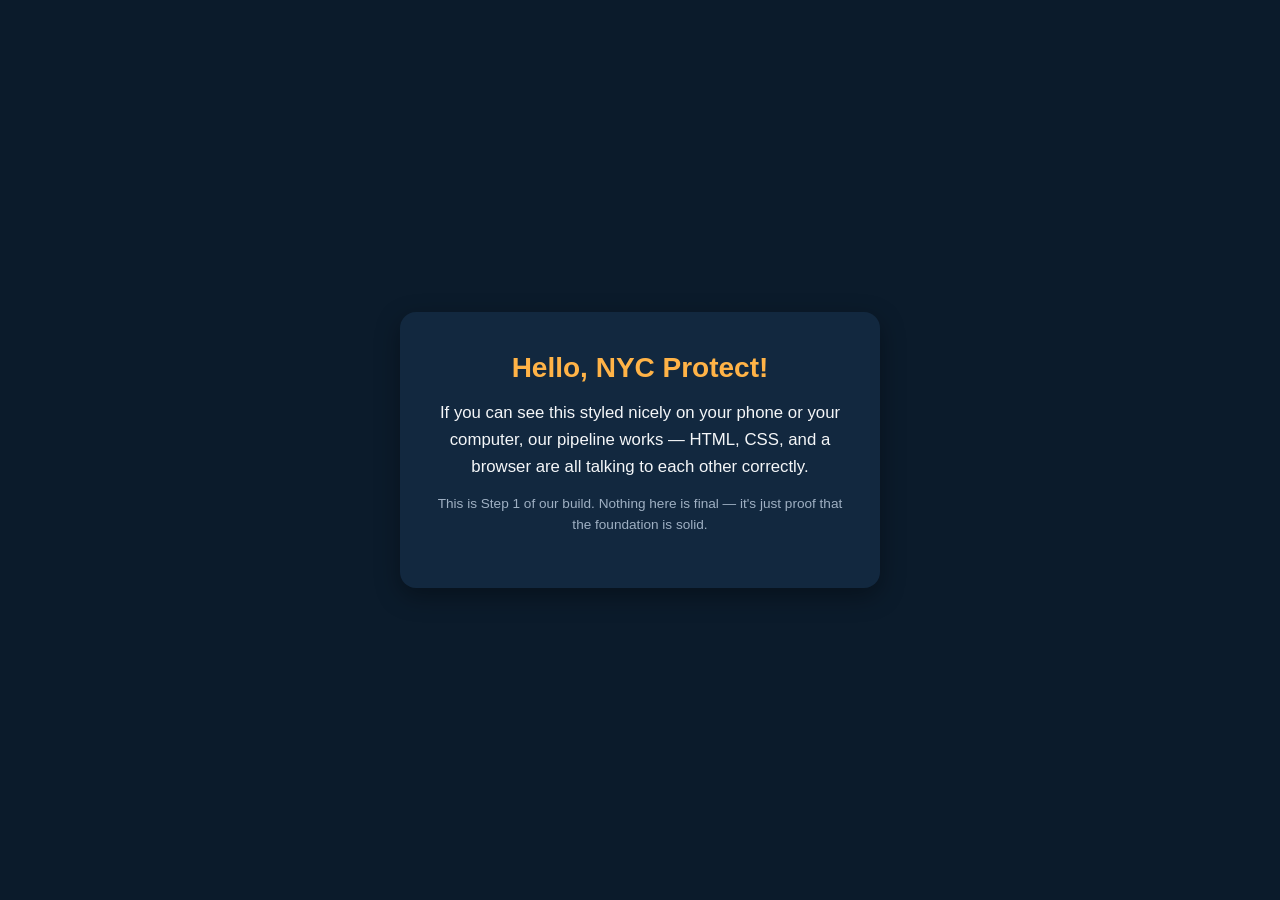
==== index.html @ 7e3dd90d "Add files via upload" ====
<!DOCTYPE html>
<html lang="en">
<head>
  <meta charset="UTF-8">
  <meta name="viewport" content="width=device-width, initial-scale=1.0">
  <title>NYC Protect — Hello World</title>
  <link rel="stylesheet" href="css/styles.css">
</head>
<body>

  <main class="hello-card">
    <h1>Hello, NYC Protect!</h1>
    <p>If you can see this styled nicely on your phone or your computer, our pipeline works — HTML, CSS, and a browser are all talking to each other correctly.</p>
    <p class="small">This is Step 1 of our build. Nothing here is final — it's just proof that the foundation is solid.</p>
  </main>

</body>
</html>
---- css/styles.css ----
/* ===========================================
   NYC Protect — Step 1 starter styles
   This file controls how the page LOOKS.
   =========================================== */

/* Reset a few browser defaults so all browsers start from the same baseline */
* {
  margin: 0;
  padding: 0;
  box-sizing: border-box;
}

body {
  /* System font stack: uses the clean native font already on the
     user's device (fast, accessible, no downloads needed) */
  font-family: -apple-system, BlinkMacSystemFont, "Segoe UI", Roboto, Helvetica, Arial, sans-serif;

  /* A deep navy background — trustworthy, calm, NYC-at-night feeling */
  background-color: #0B1B2B;
  color: #F4F6F8;

  /* Center the card both vertically and horizontally, on any screen size */
  min-height: 100vh;
  display: flex;
  align-items: center;
  justify-content: center;
  padding: 24px; /* breathing room on small phone screens */
}

.hello-card {
  max-width: 480px;
  text-align: center;
  background-color: #12283F;
  border-radius: 16px;
  padding: 40px 28px;
  box-shadow: 0 8px 24px rgba(0, 0, 0, 0.35);
}

h1 {
  font-size: 1.75rem;
  margin-bottom: 16px;
  color: #FFB347; /* warm amber accent, distinct from NYPD blue/gold */
}

p {
  font-size: 1.05rem;
  line-height: 1.6;
  margin-bottom: 12px;
}

.small {
  font-size: 0.85rem;
  color: #9FB0C3;
}
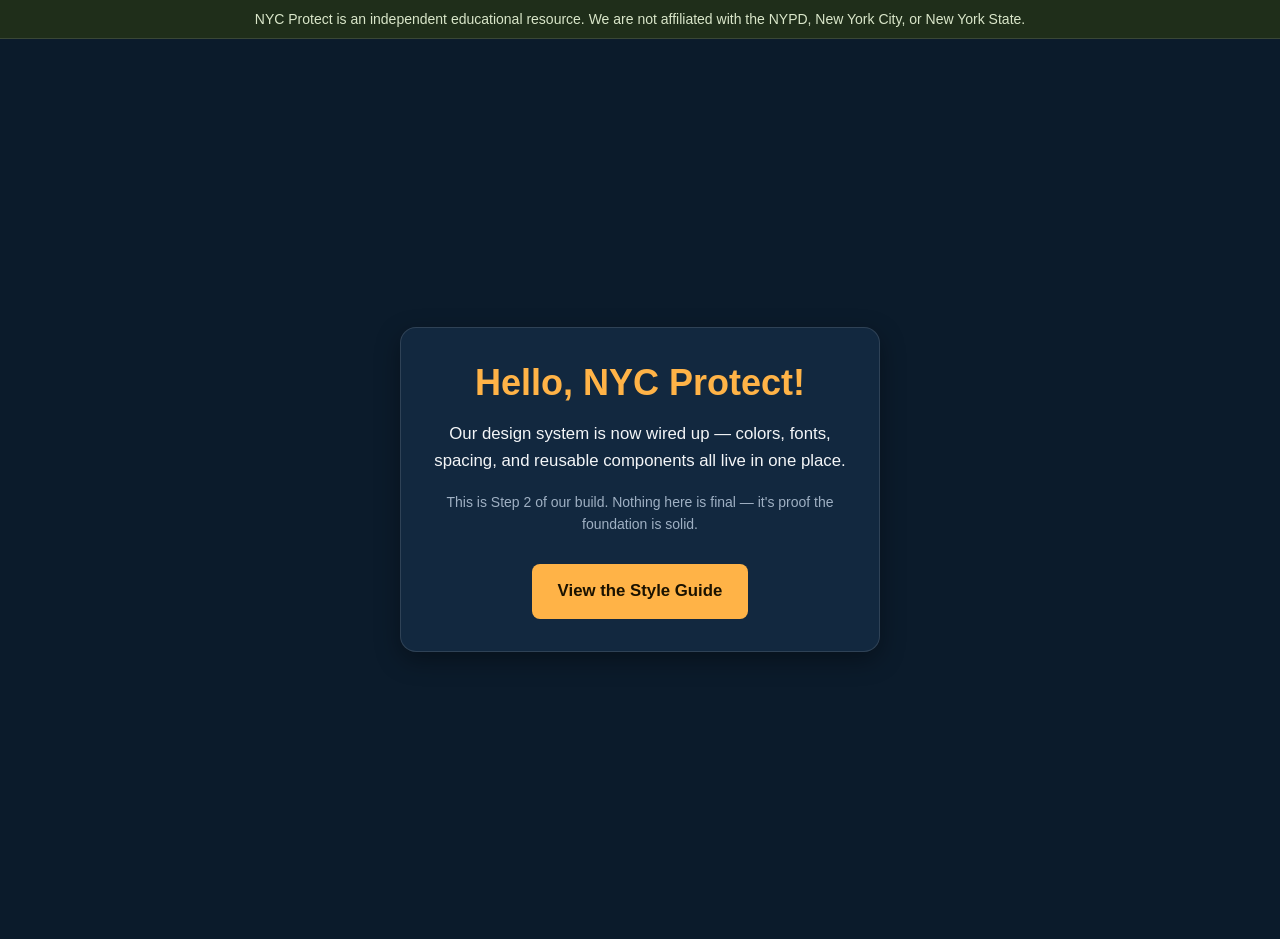
==== commit 4f8ca361: "Add files via upload" ====
--- a/index.html
+++ b/index.html
@@ -8,10 +8,17 @@
 </head>
 <body>
 
-  <main class="hello-card">
-    <h1>Hello, NYC Protect!</h1>
-    <p>If you can see this styled nicely on your phone or your computer, our pipeline works — HTML, CSS, and a browser are all talking to each other correctly.</p>
-    <p class="small">This is Step 1 of our build. Nothing here is final — it's just proof that the foundation is solid.</p>
+  <div class="disclaimer-banner">
+    NYC Protect is an independent educational resource. We are not affiliated with the NYPD, New York City, or New York State.
+  </div>
+
+  <main class="page-center">
+    <div class="card card--center stack">
+      <h1>Hello, NYC Protect!</h1>
+      <p>Our design system is now wired up — colors, fonts, spacing, and reusable components all live in one place.</p>
+      <p class="text-muted">This is Step 2 of our build. Nothing here is final — it's proof the foundation is solid.</p>
+      <a href="style-guide.html" class="btn btn-primary">View the Style Guide</a>
+    </div>
   </main>
 
 </body>
--- a/css/styles.css
+++ b/css/styles.css
@@ -1,54 +1,246 @@
-/* ===========================================
-   NYC Protect — Step 1 starter styles
-   This file controls how the page LOOKS.
-   =========================================== */
-
-/* Reset a few browser defaults so all browsers start from the same baseline */
+/* ===========================================================
+   NYC Protect — Design System
+   -----------------------------------------------------------
+   This file has two parts:
+     1) TOKENS  — the raw design values (colors, sizes, spacing)
+                  stored once as "CSS variables."
+     2) COMPONENTS — reusable page pieces (buttons, cards, etc.)
+                      built FROM those tokens.
+
+   The rule going forward: never write a raw color or size again.
+   Always reach for a variable (like var(--color-accent)) or a
+   component class (like .btn-primary). Change a token once here,
+   and every page that uses it updates automatically.
+   =========================================================== */
+
+
+/* -----------------------------------------------------------
+   1) TOKENS
+   ":root" means "the whole document." Anything defined here,
+   starting with "--", is a variable we can reuse anywhere with
+   var(--name-of-variable).
+   ----------------------------------------------------------- */
+:root {
+
+  /* --- Color palette ---
+     Deep navy + warm amber: calm and trustworthy, and
+     deliberately NOT NYPD blue-and-gold, so nothing here is
+     ever mistaken for an official government color scheme. */
+  --color-bg:          #0B1B2B; /* page background */
+  --color-surface:     #12283F; /* cards, panels */
+  --color-surface-alt: #1A3653; /* hover / slightly-raised surface */
+  --color-border:      rgba(255, 255, 255, 0.12);
+
+  --color-text:        #F4F6F8; /* main text on dark background */
+  --color-text-muted:  #9FB0C3; /* secondary/small text */
+
+  --color-accent:      #FFB347; /* amber — primary buttons, headings, highlights */
+  --color-accent-dark: #E0993A; /* amber, darker — hover state */
+
+  --color-banner-bg:   #1F2E1A; /* muted, low-alarm background for the disclaimer banner */
+  --color-banner-text: #D9E6C9;
+
+  /* --- Typography scale ---
+     "rem" units are relative to the browser's base font size,
+     which respects a user's accessibility settings (someone who
+     has increased their default text size gets bigger text here
+     too — using "px" instead would ignore that). */
+  --font-base: -apple-system, BlinkMacSystemFont, "Segoe UI", Roboto, Helvetica, Arial, sans-serif;
+
+  --fs-sm:   0.875rem;  /* small print */
+  --fs-base: 1.05rem;   /* body text */
+  --fs-lg:   1.25rem;   /* subheadings */
+  --fs-xl:   1.75rem;   /* h2 */
+  --fs-2xl:  2.25rem;   /* h1 */
+
+  --lh-base: 1.6; /* line-height: comfortable reading, good for accessibility */
+
+  /* --- Spacing scale ---
+     Using a consistent set of spacing values (instead of random
+     numbers everywhere) is what makes a site LOOK designed
+     instead of thrown together. */
+  --space-1: 4px;
+  --space-2: 8px;
+  --space-3: 12px;
+  --space-4: 16px;
+  --space-5: 24px;
+  --space-6: 32px;
+  --space-7: 48px;
+  --space-8: 64px;
+
+  /* --- Shape & shadow --- */
+  --radius-sm: 8px;
+  --radius-md: 16px;
+  --shadow-card: 0 8px 24px rgba(0, 0, 0, 0.35);
+
+  /* --- Minimum tap target size ---
+     Apple/Google/W3C accessibility guidelines all recommend at
+     least 44px so buttons are easy to tap on a phone. */
+  --tap-target: 44px;
+}
+
+
+/* -----------------------------------------------------------
+   RESET & BASE
+   A few browser defaults reset so all browsers start the same.
+   ----------------------------------------------------------- */
 * {
   margin: 0;
   padding: 0;
   box-sizing: border-box;
 }
 
+html {
+  /* Smooth scrolling when jumping to an in-page link (e.g. FAQ anchors) */
+  scroll-behavior: smooth;
+}
+
 body {
-  /* System font stack: uses the clean native font already on the
-     user's device (fast, accessible, no downloads needed) */
-  font-family: -apple-system, BlinkMacSystemFont, "Segoe UI", Roboto, Helvetica, Arial, sans-serif;
-
-  /* A deep navy background — trustworthy, calm, NYC-at-night feeling */
-  background-color: #0B1B2B;
-  color: #F4F6F8;
-
-  /* Center the card both vertically and horizontally, on any screen size */
+  font-family: var(--font-base);
+  background-color: var(--color-bg);
+  color: var(--color-text);
+  font-size: var(--fs-base);
+  line-height: var(--lh-base);
+  -webkit-font-smoothing: antialiased;
+}
+
+/* Headings all share the amber accent and consistent spacing */
+h1, h2, h3 {
+  color: var(--color-accent);
+  line-height: 1.25;
+  margin-bottom: var(--space-4);
+}
+h1 { font-size: var(--fs-2xl); }
+h2 { font-size: var(--fs-xl); }
+h3 { font-size: var(--fs-lg); }
+
+p {
+  margin-bottom: var(--space-3);
+}
+
+.text-muted {
+  color: var(--color-text-muted);
+  font-size: var(--fs-sm);
+}
+
+a {
+  color: var(--color-accent);
+}
+
+/* Accessibility: a strong, visible outline for anyone navigating
+   by keyboard (Tab key) instead of a mouse. Never remove this —
+   it's one of the most important accessibility features on a site. */
+:focus-visible {
+  outline: 3px solid var(--color-accent);
+  outline-offset: 2px;
+}
+
+
+/* -----------------------------------------------------------
+   LAYOUT HELPERS
+   ----------------------------------------------------------- */
+
+/* .container centers content and keeps it from stretching too
+   wide on a big desktop monitor, while staying full-width and
+   padded on a phone (mobile-first). */
+.container {
+  width: 100%;
+  max-width: 720px;
+  margin: 0 auto;
+  padding: 0 var(--space-5);
+}
+
+/* .page-center vertically centers a single block of content —
+   handy for simple pages like our current hello-world page. */
+.page-center {
   min-height: 100vh;
   display: flex;
   align-items: center;
   justify-content: center;
-  padding: 24px; /* breathing room on small phone screens */
-}
-
-.hello-card {
+  padding: var(--space-5);
+}
+
+.stack > * + * {
+  /* Adds consistent spacing BETWEEN stacked elements without
+     needing margin on every single one individually. */
+  margin-top: var(--space-4);
+}
+
+
+/* -----------------------------------------------------------
+   COMPONENT: Disclaimer Banner
+   Appears on every page per our plan — always visible, never
+   optional, so nobody mistakes this for an official government
+   site.
+   ----------------------------------------------------------- */
+.disclaimer-banner {
+  background-color: var(--color-banner-bg);
+  color: var(--color-banner-text);
+  font-size: var(--fs-sm);
+  text-align: center;
+  padding: var(--space-2) var(--space-4);
+  border-bottom: 1px solid var(--color-border);
+}
+
+.disclaimer-banner a {
+  color: var(--color-banner-text);
+  text-decoration: underline;
+}
+
+
+/* -----------------------------------------------------------
+   COMPONENT: Card
+   A raised surface used to group related content — the base
+   building block for most of the site's pages.
+   ----------------------------------------------------------- */
+.card {
+  background-color: var(--color-surface);
+  border: 1px solid var(--color-border);
+  border-radius: var(--radius-md);
+  box-shadow: var(--shadow-card);
+  padding: var(--space-6) var(--space-5);
+}
+
+.card--center {
+  text-align: center;
   max-width: 480px;
-  text-align: center;
-  background-color: #12283F;
-  border-radius: 16px;
-  padding: 40px 28px;
-  box-shadow: 0 8px 24px rgba(0, 0, 0, 0.35);
-}
-
-h1 {
-  font-size: 1.75rem;
-  margin-bottom: 16px;
-  color: #FFB347; /* warm amber accent, distinct from NYPD blue/gold */
-}
-
-p {
-  font-size: 1.05rem;
-  line-height: 1.6;
-  margin-bottom: 12px;
-}
-
-.small {
-  font-size: 0.85rem;
-  color: #9FB0C3;
-}
+}
+
+
+/* -----------------------------------------------------------
+   COMPONENT: Buttons
+   .btn is the shared base. Add .btn-primary or .btn-secondary
+   for the specific style. Every button meets the 44px minimum
+   tap-target height for easy use on a phone.
+   ----------------------------------------------------------- */
+.btn {
+  display: inline-flex;
+  align-items: center;
+  justify-content: center;
+  min-height: var(--tap-target);
+  padding: var(--space-3) var(--space-5);
+  border-radius: var(--radius-sm);
+  border: 2px solid transparent;
+  font-size: var(--fs-base);
+  font-weight: 600;
+  text-decoration: none;
+  cursor: pointer;
+  transition: background-color 0.15s ease, border-color 0.15s ease;
+}
+
+.btn-primary {
+  background-color: var(--color-accent);
+  color: #1A1200; /* dark text on the light amber button for strong contrast */
+}
+.btn-primary:hover {
+  background-color: var(--color-accent-dark);
+}
+
+.btn-secondary {
+  background-color: transparent;
+  border-color: var(--color-accent);
+  color: var(--color-accent);
+}
+.btn-secondary:hover {
+  background-color: var(--color-surface-alt);
+}
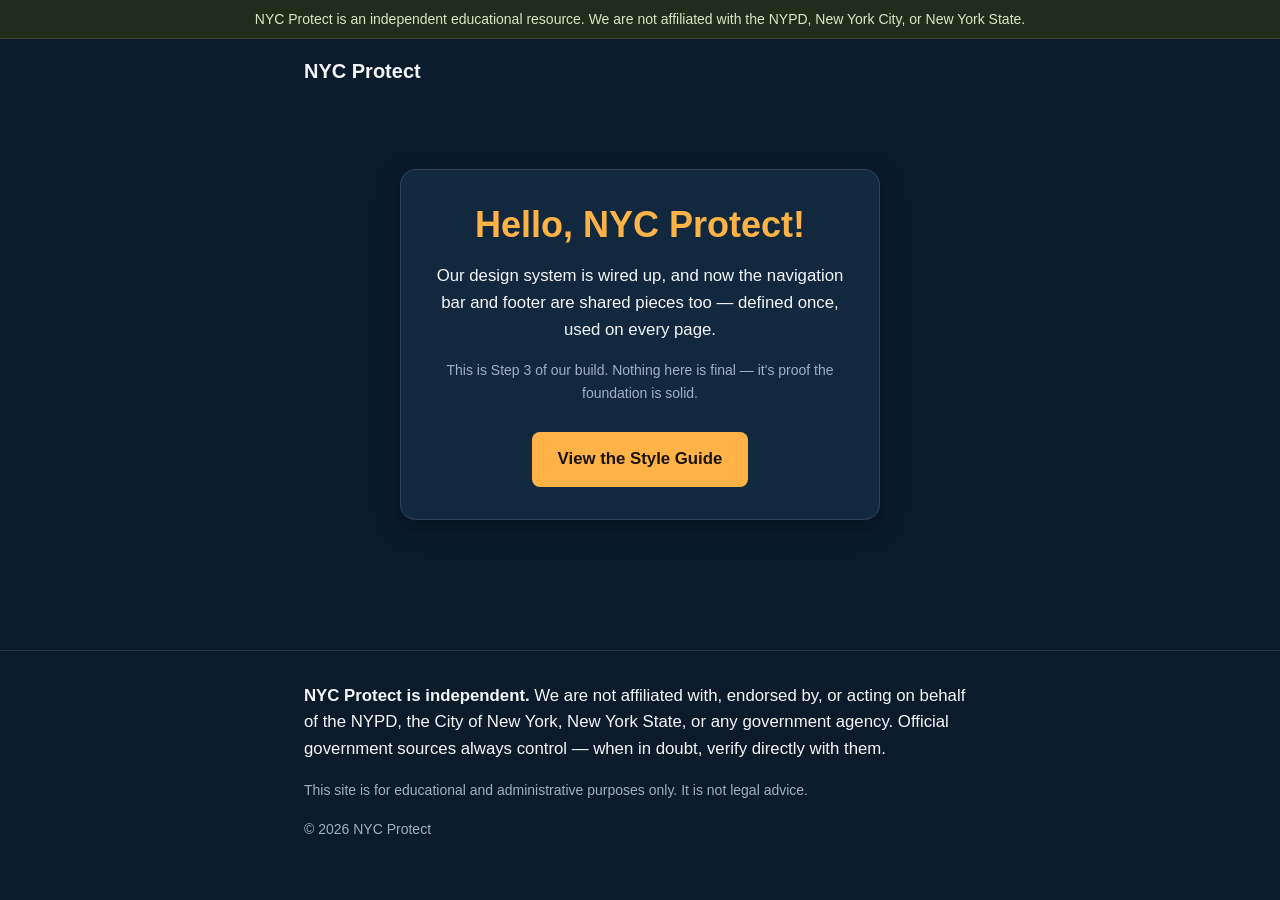
==== commit 4f1c6557: "Add files via upload" ====
--- a/index.html
+++ b/index.html
@@ -8,18 +8,19 @@
 </head>
 <body>
 
-  <div class="disclaimer-banner">
-    NYC Protect is an independent educational resource. We are not affiliated with the NYPD, New York City, or New York State.
-  </div>
+  <div id="site-header"></div>
 
   <main class="page-center">
     <div class="card card--center stack">
       <h1>Hello, NYC Protect!</h1>
-      <p>Our design system is now wired up — colors, fonts, spacing, and reusable components all live in one place.</p>
-      <p class="text-muted">This is Step 2 of our build. Nothing here is final — it's proof the foundation is solid.</p>
+      <p>Our design system is wired up, and now the navigation bar and footer are shared pieces too — defined once, used on every page.</p>
+      <p class="text-muted">This is Step 3 of our build. Nothing here is final — it's proof the foundation is solid.</p>
       <a href="style-guide.html" class="btn btn-primary">View the Style Guide</a>
     </div>
   </main>
 
+  <div id="site-footer"></div>
+
+  <script src="js/main.js"></script>
 </body>
 </html>
--- a/css/styles.css
+++ b/css/styles.css
@@ -102,6 +102,15 @@
   font-size: var(--fs-base);
   line-height: var(--lh-base);
   -webkit-font-smoothing: antialiased;
+
+  /* "Sticky footer" layout: stack header/main/footer vertically
+     and force the body to be at least the full screen height, so
+     the footer always sits at the bottom of the screen even when
+     a page's content is short — never floating awkwardly in the
+     middle. */
+  min-height: 100vh;
+  display: flex;
+  flex-direction: column;
 }
 
 /* Headings all share the amber accent and consistent spacing */
@@ -150,10 +159,13 @@
   padding: 0 var(--space-5);
 }
 
-/* .page-center vertically centers a single block of content —
-   handy for simple pages like our current hello-world page. */
+/* .page-center vertically centers a single block of content.
+   "flex: 1 0 auto" tells it to grow and fill whatever space is
+   left between the header and footer (rather than 100vh, which
+   would now be too tall since the header/footer take up their
+   own room too). */
 .page-center {
-  min-height: 100vh;
+  flex: 1 0 auto;
   display: flex;
   align-items: center;
   justify-content: center;
@@ -185,6 +197,48 @@
 .disclaimer-banner a {
   color: var(--color-banner-text);
   text-decoration: underline;
+}
+
+
+/* -----------------------------------------------------------
+   COMPONENT: Site Navigation
+   Currently just the "NYC Protect" home link. Built as a flex
+   row with space-between so we can add more links (Roadmap,
+   Checklist, etc.) on the right side later without restructuring
+   anything.
+   ----------------------------------------------------------- */
+.site-nav {
+  padding: var(--space-4) 0;
+}
+
+.site-nav__inner {
+  display: flex;
+  align-items: center;
+  justify-content: space-between;
+}
+
+.site-nav__brand {
+  font-size: var(--fs-lg);
+  font-weight: 700;
+  color: var(--color-text);
+  text-decoration: none;
+}
+.site-nav__brand:hover {
+  color: var(--color-accent);
+}
+
+
+/* -----------------------------------------------------------
+   COMPONENT: Site Footer
+   Appears at the bottom of every page, restating our
+   independence from NYPD/NYC/NYS and that this isn't legal
+   advice — a permanent, unmissable safety net.
+   ----------------------------------------------------------- */
+.site-footer {
+  flex: 0 0 auto;
+  border-top: 1px solid var(--color-border);
+  padding: var(--space-6) 0 var(--space-7);
+  margin-top: var(--space-8);
 }
 
 
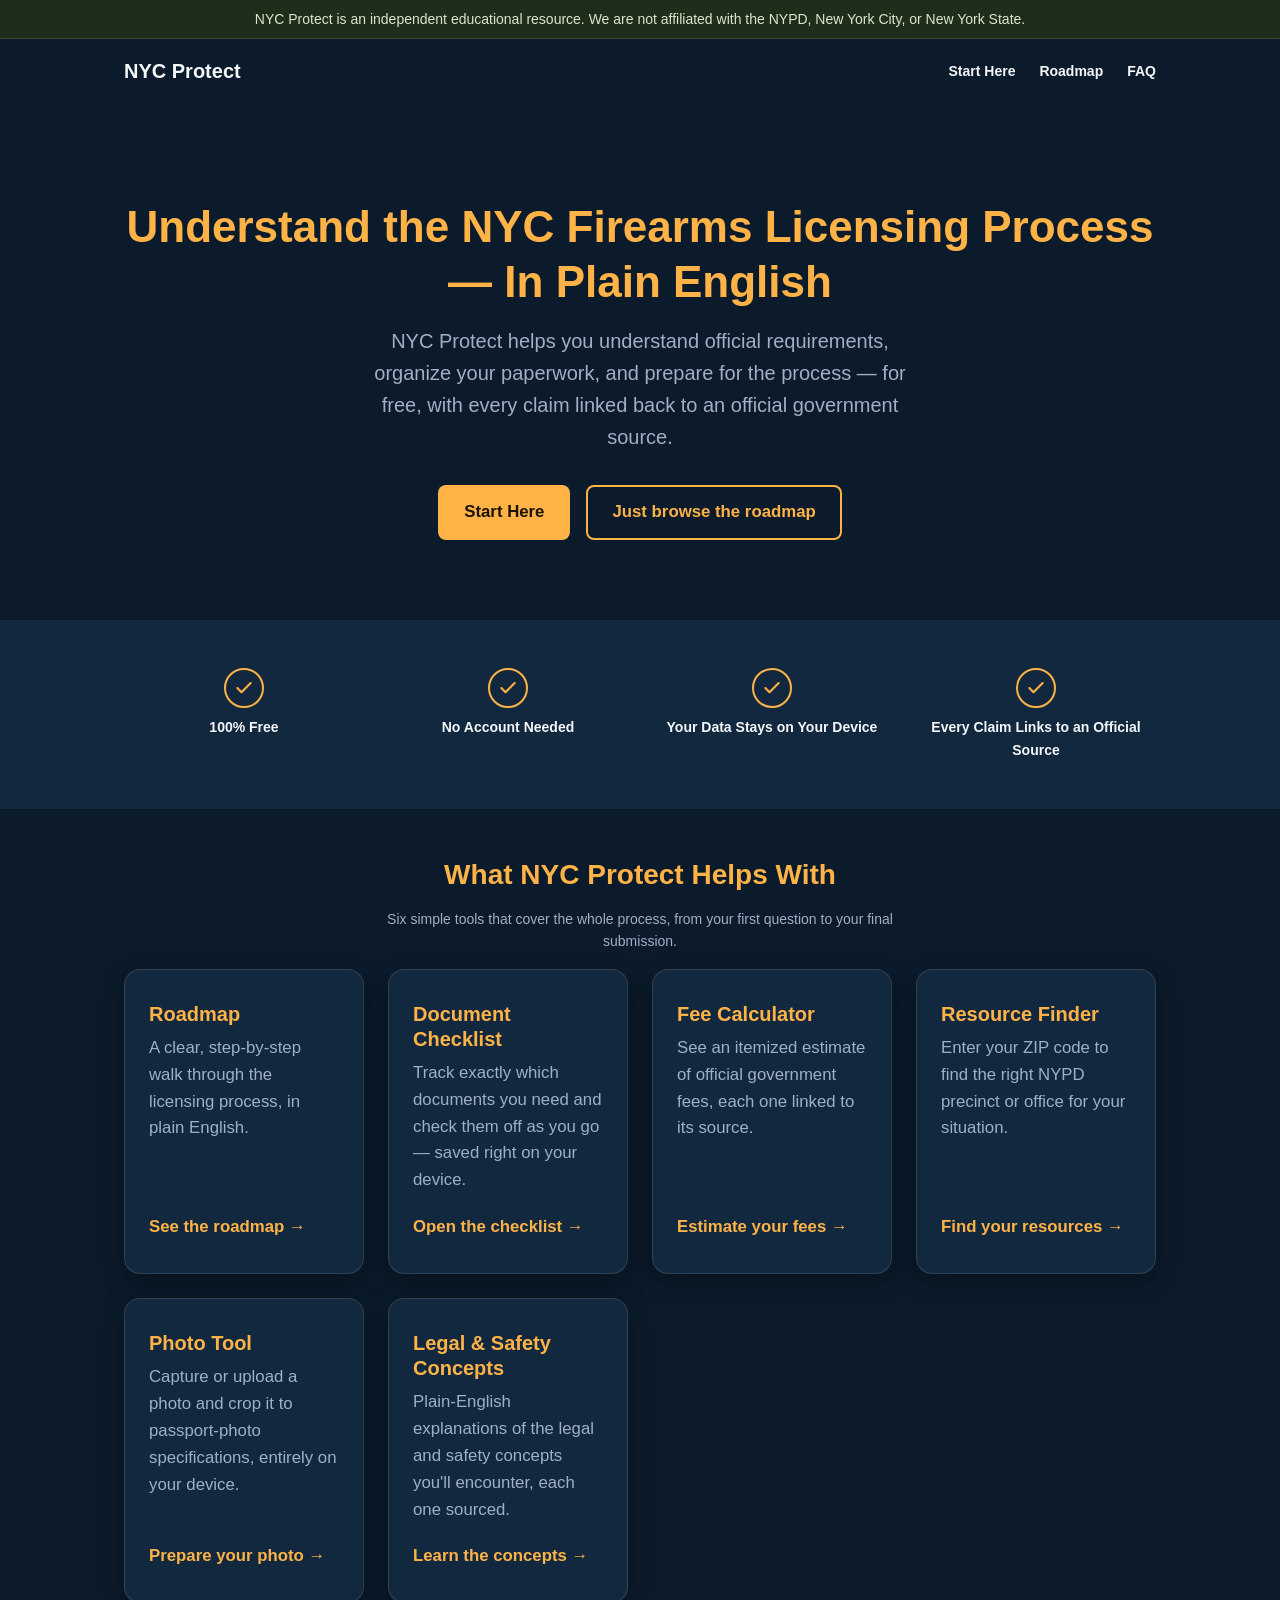
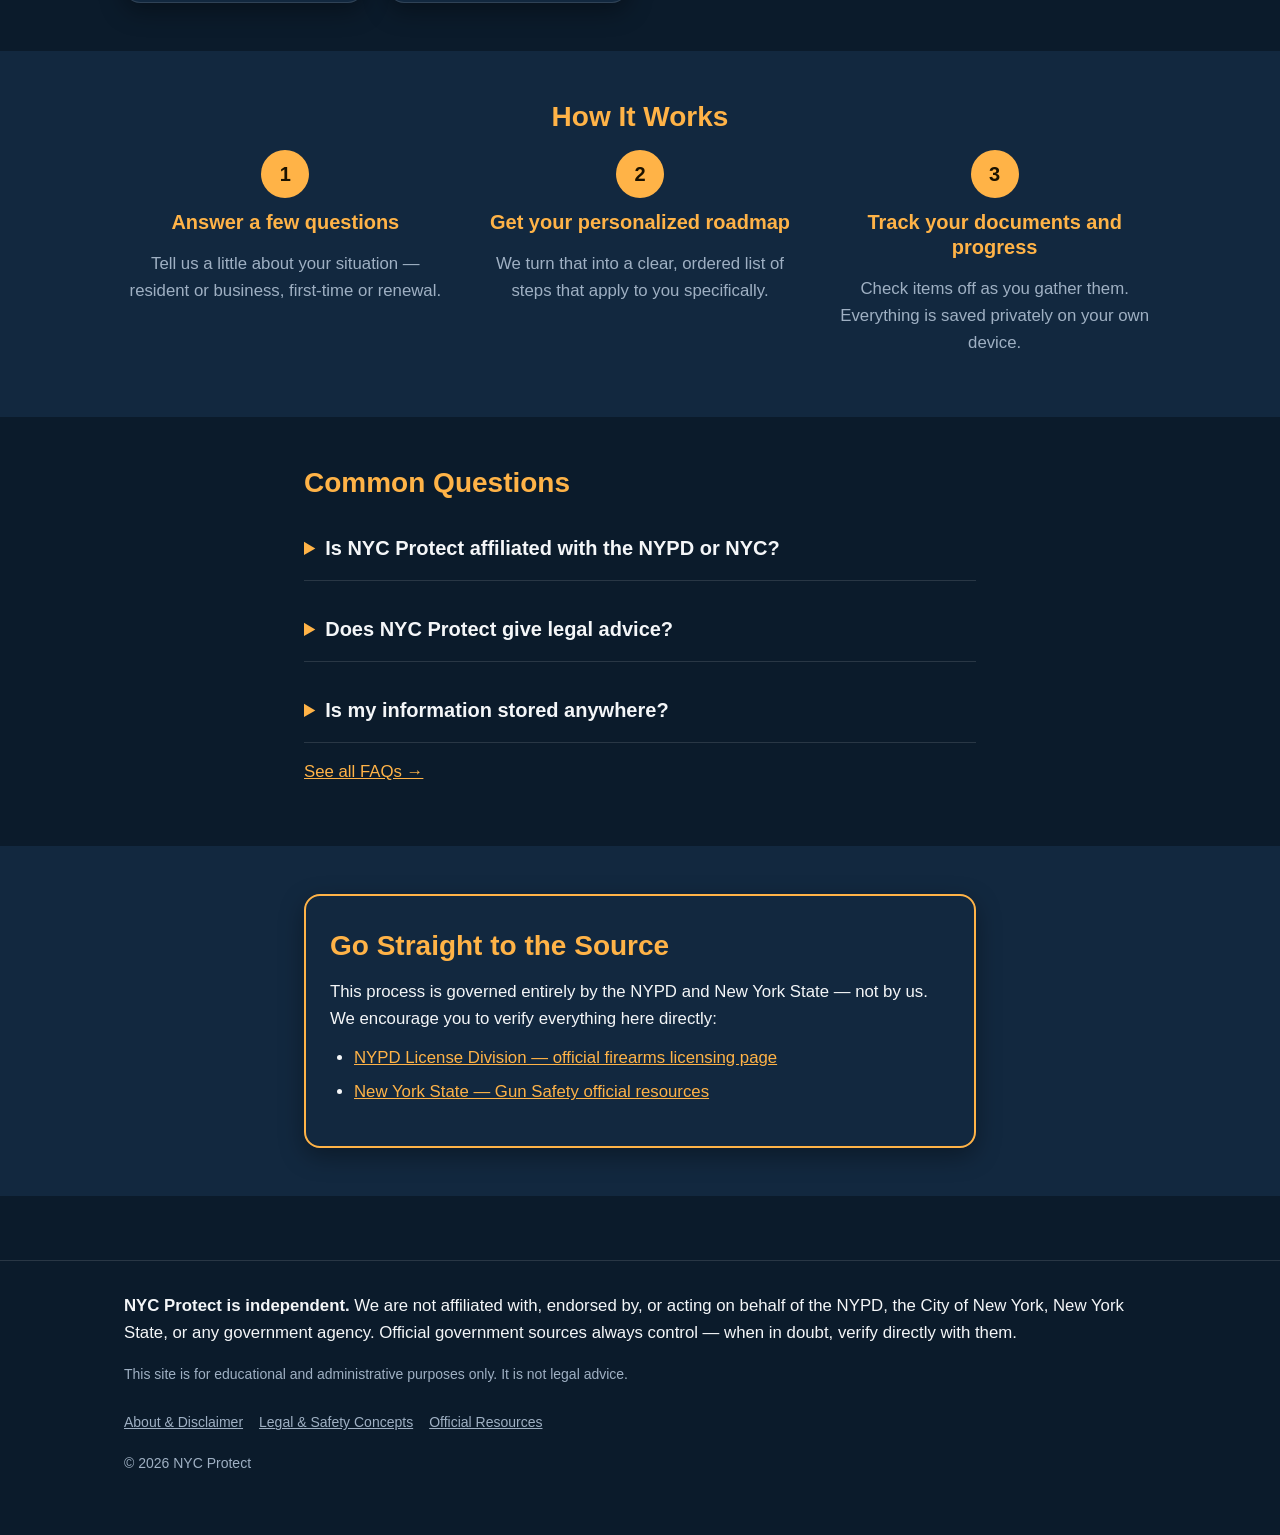
==== commit 444e556c: "Add files via upload" ====
--- a/index.html
+++ b/index.html
@@ -3,20 +3,174 @@
 <head>
   <meta charset="UTF-8">
   <meta name="viewport" content="width=device-width, initial-scale=1.0">
-  <title>NYC Protect — Hello World</title>
+  <title>NYC Protect — Understand NYC Firearms Licensing in Plain English</title>
   <link rel="stylesheet" href="css/styles.css">
 </head>
 <body>
 
   <div id="site-header"></div>
 
-  <main class="page-center">
-    <div class="card card--center stack">
-      <h1>Hello, NYC Protect!</h1>
-      <p>Our design system is wired up, and now the navigation bar and footer are shared pieces too — defined once, used on every page.</p>
-      <p class="text-muted">This is Step 3 of our build. Nothing here is final — it's proof the foundation is solid.</p>
-      <a href="style-guide.html" class="btn btn-primary">View the Style Guide</a>
-    </div>
+  <main>
+
+    <!-- HERO -->
+    <section class="section">
+      <div class="container--wide hero">
+        <h1 class="hero__title">Understand the NYC Firearms Licensing Process — In Plain English</h1>
+        <p class="hero__subtitle">NYC Protect helps you understand official requirements, organize your paperwork, and prepare for the process — for free, with every claim linked back to an official government source.</p>
+        <div class="hero__actions">
+          <a href="start-here.html" class="btn btn-primary">Start Here</a>
+          <a href="roadmap.html" class="btn btn-secondary">Just browse the roadmap</a>
+        </div>
+      </div>
+    </section>
+
+    <!-- TRUST STRIP -->
+    <section class="section section--alt">
+      <div class="container--wide trust-grid">
+
+        <div class="trust-item">
+          <span class="trust-item__icon" aria-hidden="true">
+            <svg width="20" height="20" viewBox="0 0 24 24" fill="none" stroke="currentColor" stroke-width="2.5" stroke-linecap="round" stroke-linejoin="round"><polyline points="20 6 9 17 4 12"></polyline></svg>
+          </span>
+          <span class="trust-item__label">100% Free</span>
+        </div>
+
+        <div class="trust-item">
+          <span class="trust-item__icon" aria-hidden="true">
+            <svg width="20" height="20" viewBox="0 0 24 24" fill="none" stroke="currentColor" stroke-width="2.5" stroke-linecap="round" stroke-linejoin="round"><polyline points="20 6 9 17 4 12"></polyline></svg>
+          </span>
+          <span class="trust-item__label">No Account Needed</span>
+        </div>
+
+        <div class="trust-item">
+          <span class="trust-item__icon" aria-hidden="true">
+            <svg width="20" height="20" viewBox="0 0 24 24" fill="none" stroke="currentColor" stroke-width="2.5" stroke-linecap="round" stroke-linejoin="round"><polyline points="20 6 9 17 4 12"></polyline></svg>
+          </span>
+          <span class="trust-item__label">Your Data Stays on Your Device</span>
+        </div>
+
+        <div class="trust-item">
+          <span class="trust-item__icon" aria-hidden="true">
+            <svg width="20" height="20" viewBox="0 0 24 24" fill="none" stroke="currentColor" stroke-width="2.5" stroke-linecap="round" stroke-linejoin="round"><polyline points="20 6 9 17 4 12"></polyline></svg>
+          </span>
+          <span class="trust-item__label">Every Claim Links to an Official Source</span>
+        </div>
+
+      </div>
+    </section>
+
+    <!-- WHAT NYC PROTECT HELPS WITH -->
+    <section class="section">
+      <div class="container--wide stack">
+        <div class="stack" style="text-align:center; max-width: 560px; margin: 0 auto;">
+          <h2>What NYC Protect Helps With</h2>
+          <p class="text-muted">Six simple tools that cover the whole process, from your first question to your final submission.</p>
+        </div>
+
+        <div class="feature-grid">
+
+          <div class="card feature-card">
+            <h3>Roadmap</h3>
+            <p>A clear, step-by-step walk through the licensing process, in plain English.</p>
+            <a href="roadmap.html">See the roadmap →</a>
+          </div>
+
+          <div class="card feature-card">
+            <h3>Document Checklist</h3>
+            <p>Track exactly which documents you need and check them off as you go — saved right on your device.</p>
+            <a href="checklist.html">Open the checklist →</a>
+          </div>
+
+          <div class="card feature-card">
+            <h3>Fee Calculator</h3>
+            <p>See an itemized estimate of official government fees, each one linked to its source.</p>
+            <a href="fee-calculator.html">Estimate your fees →</a>
+          </div>
+
+          <div class="card feature-card">
+            <h3>Resource Finder</h3>
+            <p>Enter your ZIP code to find the right NYPD precinct or office for your situation.</p>
+            <a href="resource-finder.html">Find your resources →</a>
+          </div>
+
+          <div class="card feature-card">
+            <h3>Photo Tool</h3>
+            <p>Capture or upload a photo and crop it to passport-photo specifications, entirely on your device.</p>
+            <a href="photo-tool.html">Prepare your photo →</a>
+          </div>
+
+          <div class="card feature-card">
+            <h3>Legal &amp; Safety Concepts</h3>
+            <p>Plain-English explanations of the legal and safety concepts you'll encounter, each one sourced.</p>
+            <a href="legal-concepts.html">Learn the concepts →</a>
+          </div>
+
+        </div>
+      </div>
+    </section>
+
+    <!-- HOW IT WORKS -->
+    <section class="section section--alt">
+      <div class="container--wide stack">
+        <h2 style="text-align:center;">How It Works</h2>
+        <div class="steps">
+          <div class="step-item">
+            <div class="step-item__number">1</div>
+            <h3>Answer a few questions</h3>
+            <p>Tell us a little about your situation — resident or business, first-time or renewal.</p>
+          </div>
+          <div class="step-item">
+            <div class="step-item__number">2</div>
+            <h3>Get your personalized roadmap</h3>
+            <p>We turn that into a clear, ordered list of steps that apply to you specifically.</p>
+          </div>
+          <div class="step-item">
+            <div class="step-item__number">3</div>
+            <h3>Track your documents and progress</h3>
+            <p>Check items off as you gather them. Everything is saved privately on your own device.</p>
+          </div>
+        </div>
+      </div>
+    </section>
+
+    <!-- FAQ TEASER -->
+    <section class="section">
+      <div class="container stack">
+        <h2>Common Questions</h2>
+
+        <details class="faq-item">
+          <summary>Is NYC Protect affiliated with the NYPD or NYC?</summary>
+          <p>No. NYC Protect is an independent, educational resource. We are not affiliated with, endorsed by, or acting on behalf of the NYPD, New York City, New York State, or any government agency. Official government sources always control.</p>
+        </details>
+
+        <details class="faq-item">
+          <summary>Does NYC Protect give legal advice?</summary>
+          <p>No. We explain what official sources say in plain English and link directly to them. For advice about your specific situation, consult a licensed attorney.</p>
+        </details>
+
+        <details class="faq-item">
+          <summary>Is my information stored anywhere?</summary>
+          <p>No account is required, and your checklist progress is saved only in your own browser on your own device — never on our servers.</p>
+        </details>
+
+        <p><a href="faq.html">See all FAQs →</a></p>
+      </div>
+    </section>
+
+    <!-- OFFICIAL RESOURCES CALLOUT -->
+    <section class="section section--alt">
+      <div class="container">
+        <div class="card resource-callout">
+          <h2>Go Straight to the Source</h2>
+          <p>This process is governed entirely by the NYPD and New York State — not by us. We encourage you to verify everything here directly:</p>
+          <ul>
+            <li><a href="https://www.nyc.gov/site/nypd/services/law-enforcement/permits-licenses-firearms.page" target="_blank" rel="noopener">NYPD License Division — official firearms licensing page</a></li>
+            <li><a href="https://gunsafety.ny.gov/" target="_blank" rel="noopener">New York State — Gun Safety official resources</a></li>
+          </ul>
+        </div>
+      </div>
+    </section>
+
   </main>
 
   <div id="site-footer"></div>
--- a/css/styles.css
+++ b/css/styles.css
@@ -159,11 +159,38 @@
   padding: 0 var(--space-5);
 }
 
-/* .page-center vertically centers a single block of content.
-   "flex: 1 0 auto" tells it to grow and fill whatever space is
-   left between the header and footer (rather than 100vh, which
-   would now be too tall since the header/footer take up their
-   own room too). */
+/* A wider variant for homepage sections that use multi-column
+   grids (trust strip, feature tiles) — text-heavy pages like the
+   style guide stay at the narrower, easier-to-read width. */
+.container--wide {
+  width: 100%;
+  max-width: 1080px;
+  margin: 0 auto;
+  padding: 0 var(--space-5);
+}
+
+/* A visually distinct horizontal band, used to break the
+   homepage into readable sections. --alt swaps to the slightly
+   lighter surface color so sections alternate instead of
+   blurring together. */
+.section {
+  padding: var(--space-7) 0;
+}
+.section--alt {
+  background-color: var(--color-surface);
+}
+
+/* Every page's <main> fills whatever space is left between the
+   header and footer, so short pages still push the footer all
+   the way to the bottom of the screen (the "sticky footer"
+   layout mentioned above). */
+main {
+  flex: 1 0 auto;
+}
+
+/* .page-center vertically centers a single block of content —
+   for simple pages (like our placeholder pages) that are just
+   one card in the middle of the screen. */
 .page-center {
   flex: 1 0 auto;
   display: flex;
@@ -222,9 +249,41 @@
   font-weight: 700;
   color: var(--color-text);
   text-decoration: none;
+  white-space: nowrap;
 }
 .site-nav__brand:hover {
   color: var(--color-accent);
+}
+
+.site-nav__links {
+  display: flex;
+  gap: var(--space-5);
+  list-style: none;
+  /* On a narrow phone screen, let the links scroll sideways
+     instead of wrapping into a cramped multi-line mess. */
+  overflow-x: auto;
+}
+.site-nav__links a {
+  color: var(--color-text);
+  text-decoration: none;
+  font-size: var(--fs-sm);
+  font-weight: 600;
+  white-space: nowrap;
+}
+.site-nav__links a:hover {
+  color: var(--color-accent);
+}
+
+.site-footer__links {
+  display: flex;
+  flex-wrap: wrap;
+  gap: var(--space-4);
+  list-style: none;
+  padding-top: var(--space-2);
+}
+.site-footer__links a {
+  color: var(--color-text-muted);
+  font-size: var(--fs-sm);
 }
 
 
@@ -298,3 +357,166 @@
 .btn-secondary:hover {
   background-color: var(--color-surface-alt);
 }
+
+
+/* -----------------------------------------------------------
+   COMPONENT: Hero
+   The big introduction at the top of the homepage. "clamp()"
+   makes the headline scale smoothly between a minimum and
+   maximum size as the screen gets wider — big and bold on a
+   monitor, never oversized on a phone.
+   ----------------------------------------------------------- */
+.hero {
+  text-align: center;
+  padding: var(--space-7) 0 var(--space-6);
+}
+.hero__title {
+  font-size: clamp(1.75rem, 5vw, 2.75rem);
+  margin-bottom: var(--space-4);
+}
+.hero__subtitle {
+  color: var(--color-text-muted);
+  font-size: var(--fs-lg);
+  max-width: 560px;
+  margin: 0 auto var(--space-6);
+}
+.hero__actions {
+  display: flex;
+  flex-wrap: wrap;
+  gap: var(--space-4);
+  justify-content: center;
+}
+
+
+/* -----------------------------------------------------------
+   COMPONENT: Trust Strip
+   Short reassurances with a simple icon — free, no account,
+   local-only data, sourced claims.
+   ----------------------------------------------------------- */
+.trust-grid {
+  display: grid;
+  grid-template-columns: repeat(auto-fit, minmax(160px, 1fr));
+  gap: var(--space-5);
+}
+.trust-item {
+  display: flex;
+  flex-direction: column;
+  align-items: center;
+  text-align: center;
+  gap: var(--space-2);
+}
+.trust-item__icon {
+  width: 40px;
+  height: 40px;
+  border-radius: 50%;
+  border: 2px solid var(--color-accent);
+  color: var(--color-accent);
+  display: flex;
+  align-items: center;
+  justify-content: center;
+  flex-shrink: 0;
+}
+.trust-item__label {
+  font-size: var(--fs-sm);
+  font-weight: 600;
+}
+
+
+/* -----------------------------------------------------------
+   COMPONENT: Feature Grid
+   The tiles linking to each tool (Roadmap, Checklist, etc).
+   Reuses .card, so tiles automatically match every other card
+   on the site.
+   ----------------------------------------------------------- */
+.feature-grid {
+  display: grid;
+  grid-template-columns: repeat(auto-fit, minmax(240px, 1fr));
+  gap: var(--space-5);
+}
+.feature-card {
+  display: flex;
+  flex-direction: column;
+  gap: var(--space-2);
+}
+.feature-card h3 {
+  margin-bottom: 0;
+}
+.feature-card p {
+  color: var(--color-text-muted);
+  flex-grow: 1;
+}
+.feature-card a {
+  font-weight: 600;
+  text-decoration: none;
+}
+.feature-card a:hover {
+  text-decoration: underline;
+}
+
+
+/* -----------------------------------------------------------
+   COMPONENT: How It Works (steps)
+   ----------------------------------------------------------- */
+.steps {
+  display: grid;
+  grid-template-columns: repeat(auto-fit, minmax(200px, 1fr));
+  gap: var(--space-6);
+  text-align: center;
+}
+.step-item__number {
+  width: 48px;
+  height: 48px;
+  margin: 0 auto var(--space-3);
+  border-radius: 50%;
+  background-color: var(--color-accent);
+  color: #1A1200;
+  font-weight: 700;
+  font-size: var(--fs-lg);
+  display: flex;
+  align-items: center;
+  justify-content: center;
+}
+.step-item p {
+  color: var(--color-text-muted);
+}
+
+
+/* -----------------------------------------------------------
+   COMPONENT: FAQ accordion
+   Uses the native HTML <details>/<summary> elements — this gives
+   us a fully working, accessible, keyboard-friendly accordion
+   with ZERO JavaScript. The browser does all the work.
+   ----------------------------------------------------------- */
+.faq-item {
+  border-bottom: 1px solid var(--color-border);
+  padding: var(--space-4) 0;
+}
+.faq-item summary {
+  cursor: pointer;
+  font-weight: 600;
+  font-size: var(--fs-lg);
+}
+.faq-item summary::marker {
+  color: var(--color-accent);
+}
+.faq-item p {
+  margin-top: var(--space-3);
+  color: var(--color-text-muted);
+}
+
+
+/* -----------------------------------------------------------
+   COMPONENT: Official Resources Callout
+   A visually distinct box pointing straight at the government
+   sources that actually govern this process.
+   ----------------------------------------------------------- */
+.resource-callout {
+  border: 2px solid var(--color-accent);
+}
+.resource-callout ul {
+  margin-top: var(--space-3);
+  padding-left: var(--space-5);
+}
+.resource-callout li {
+  margin-bottom: var(--space-2);
+}
